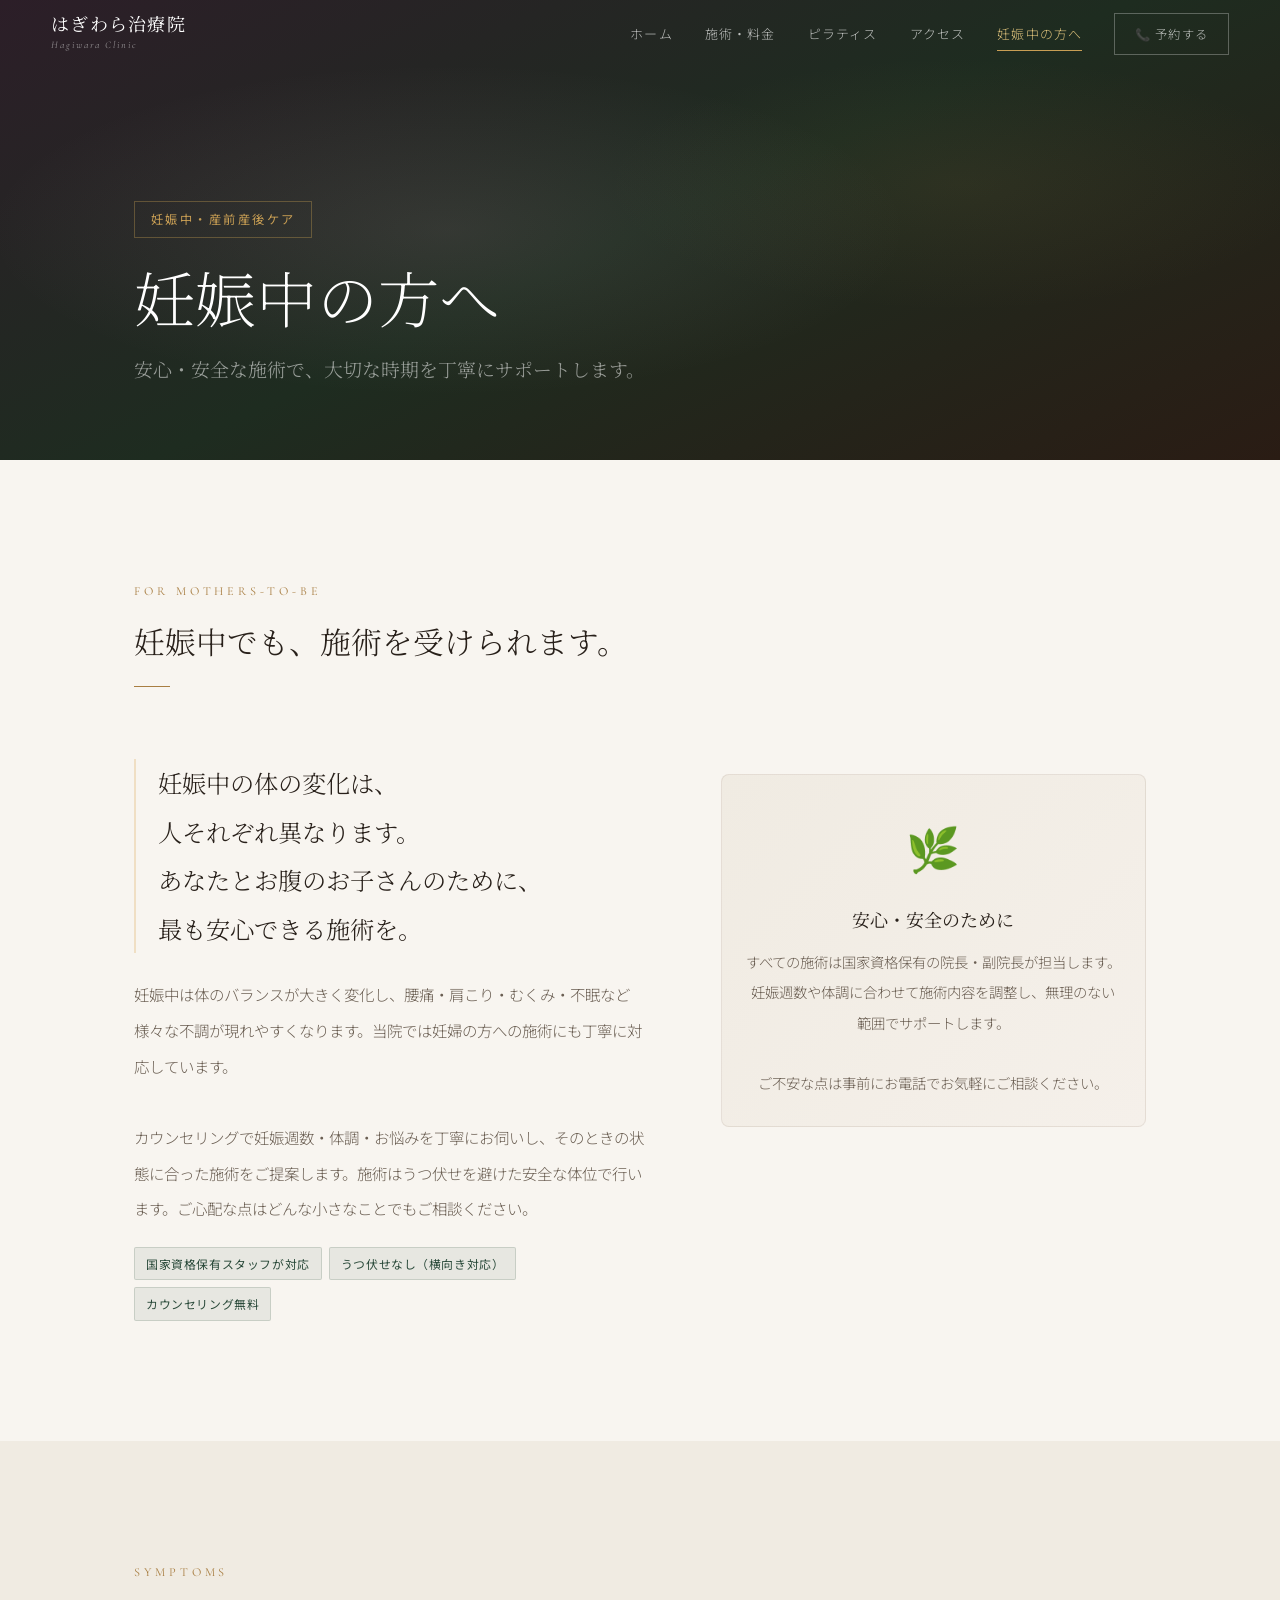
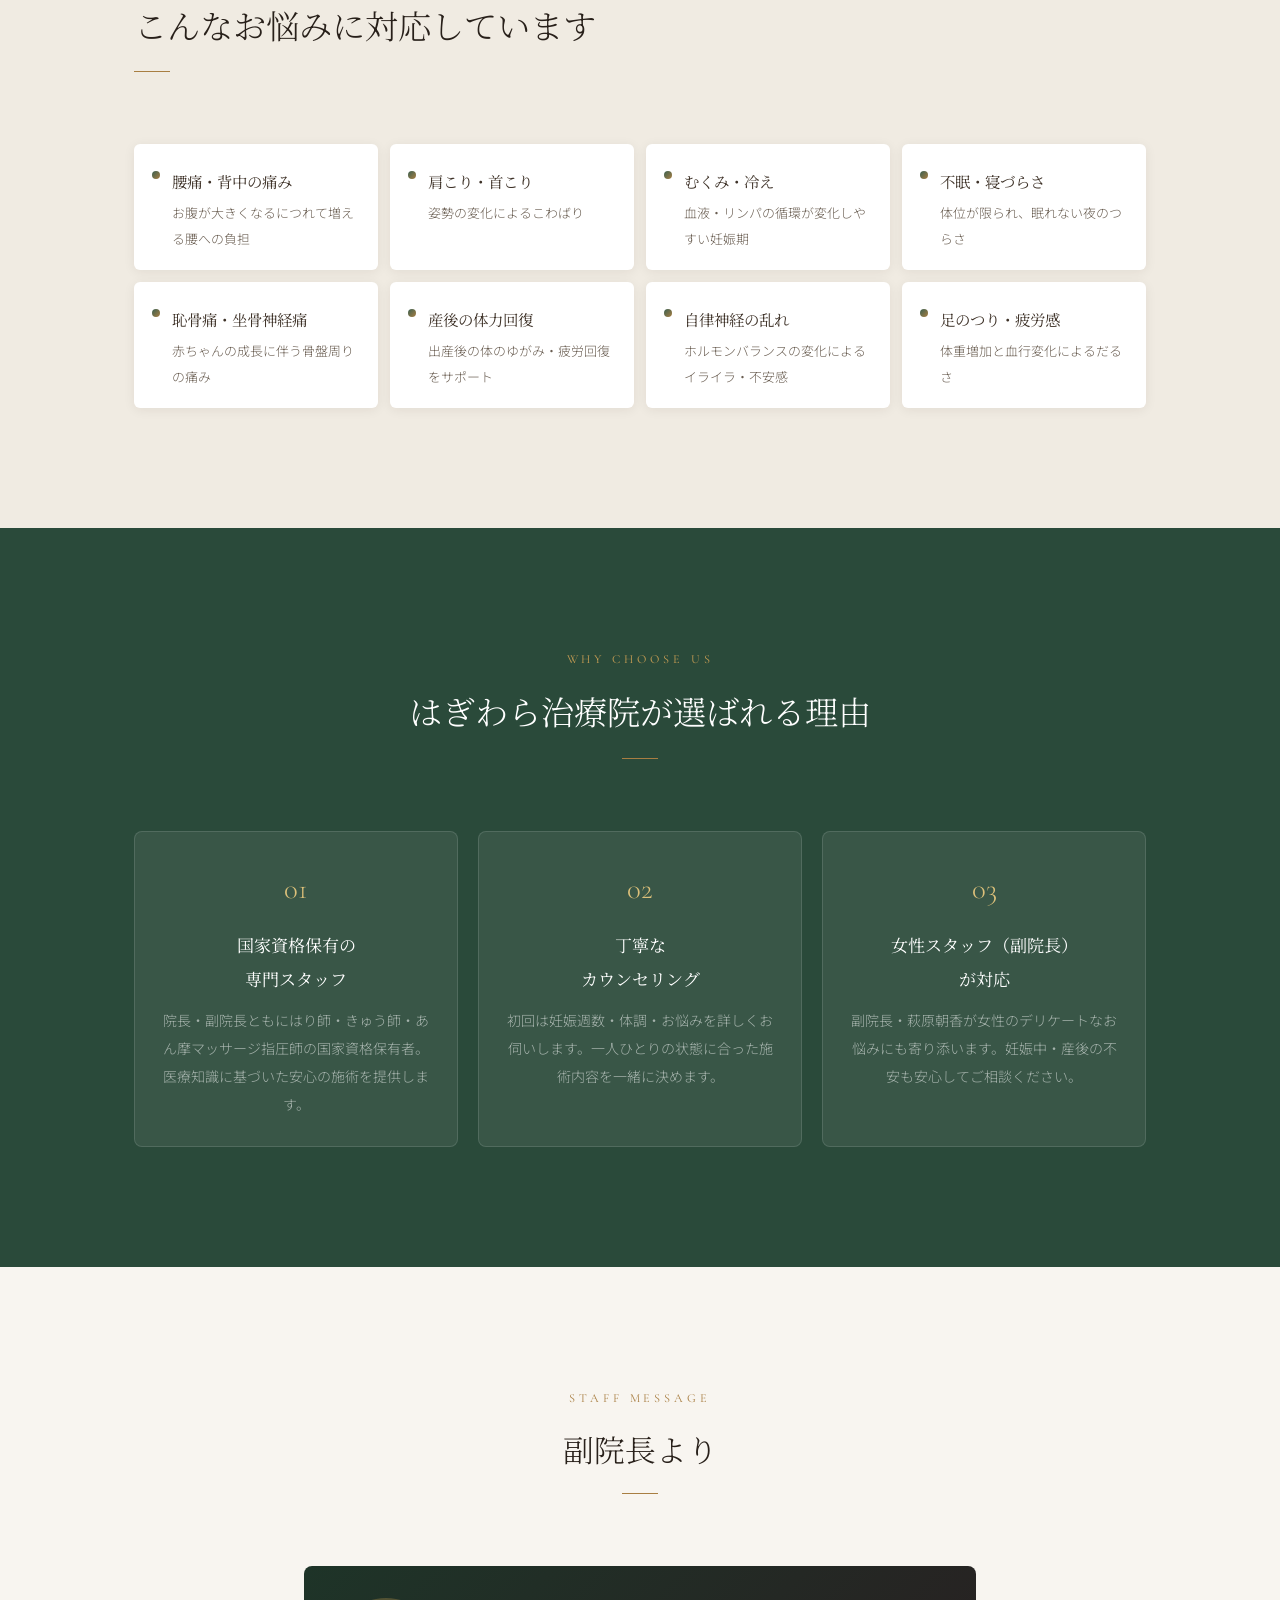
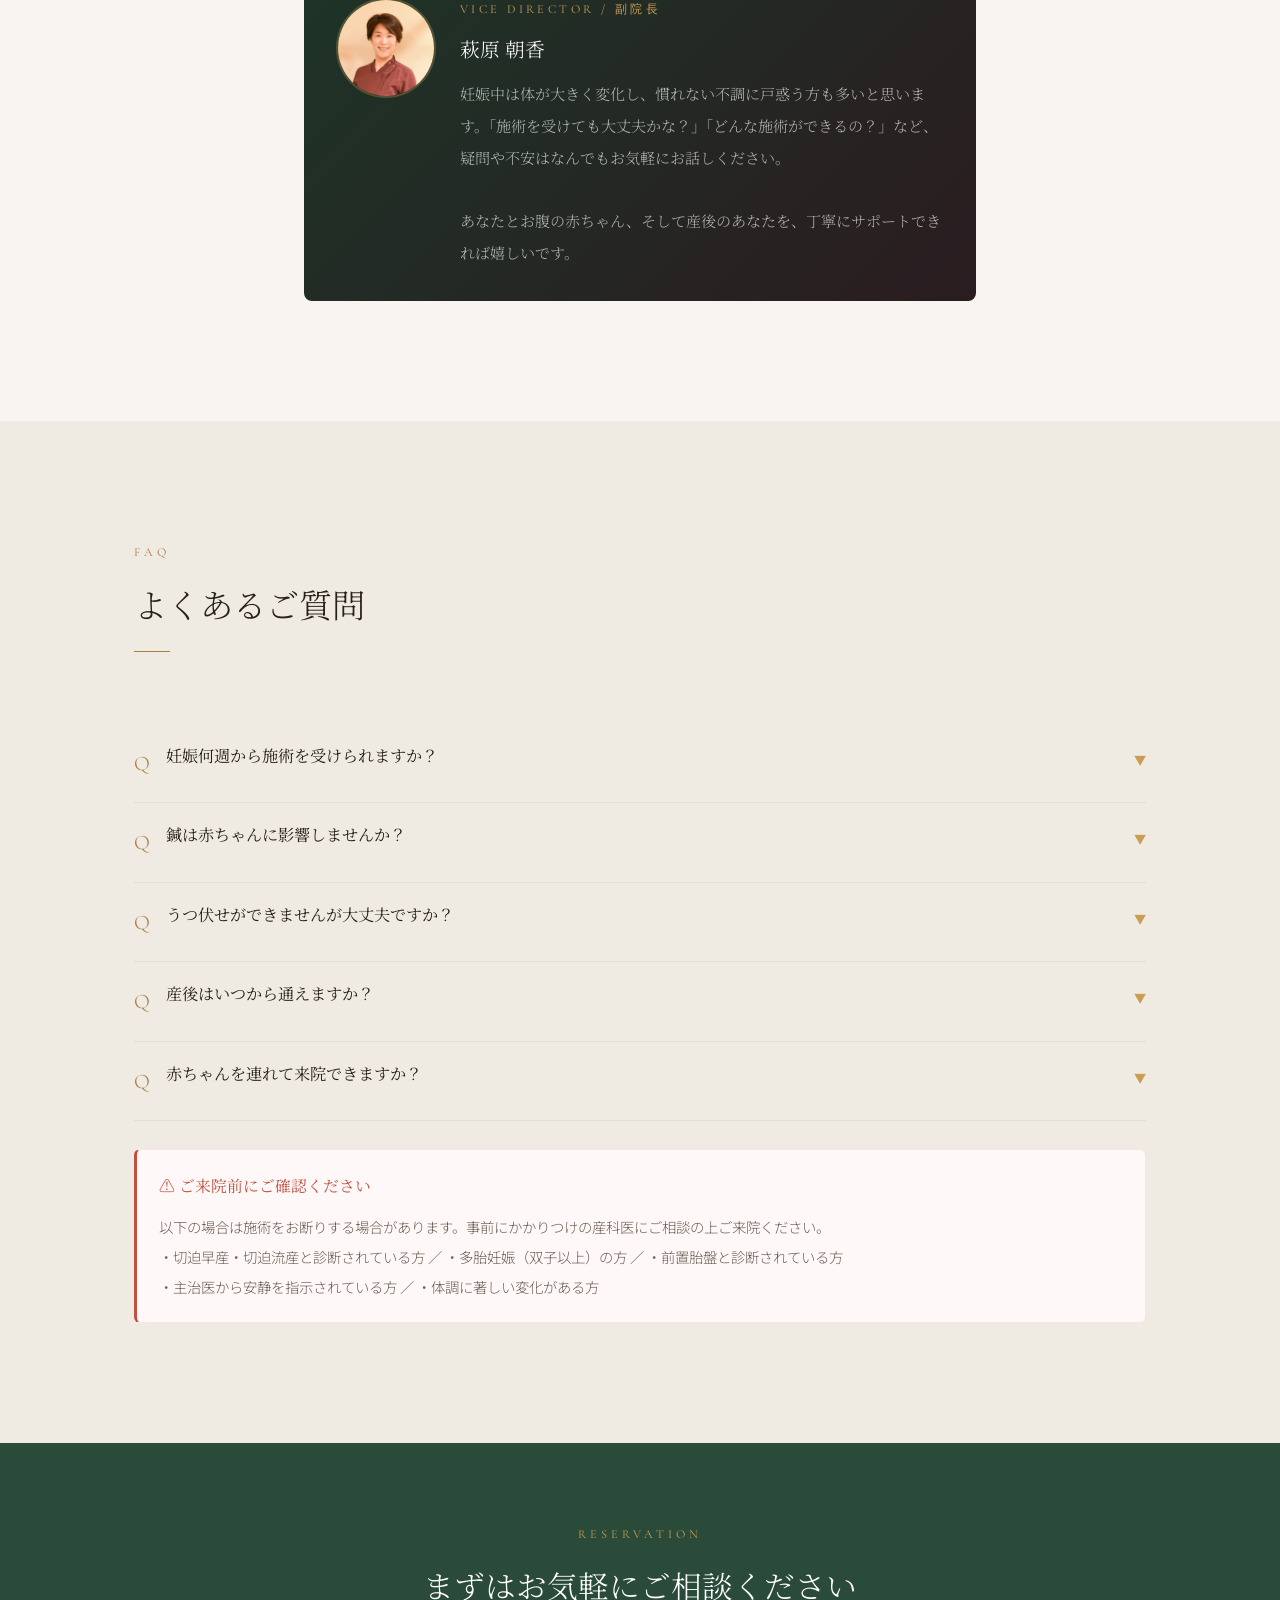
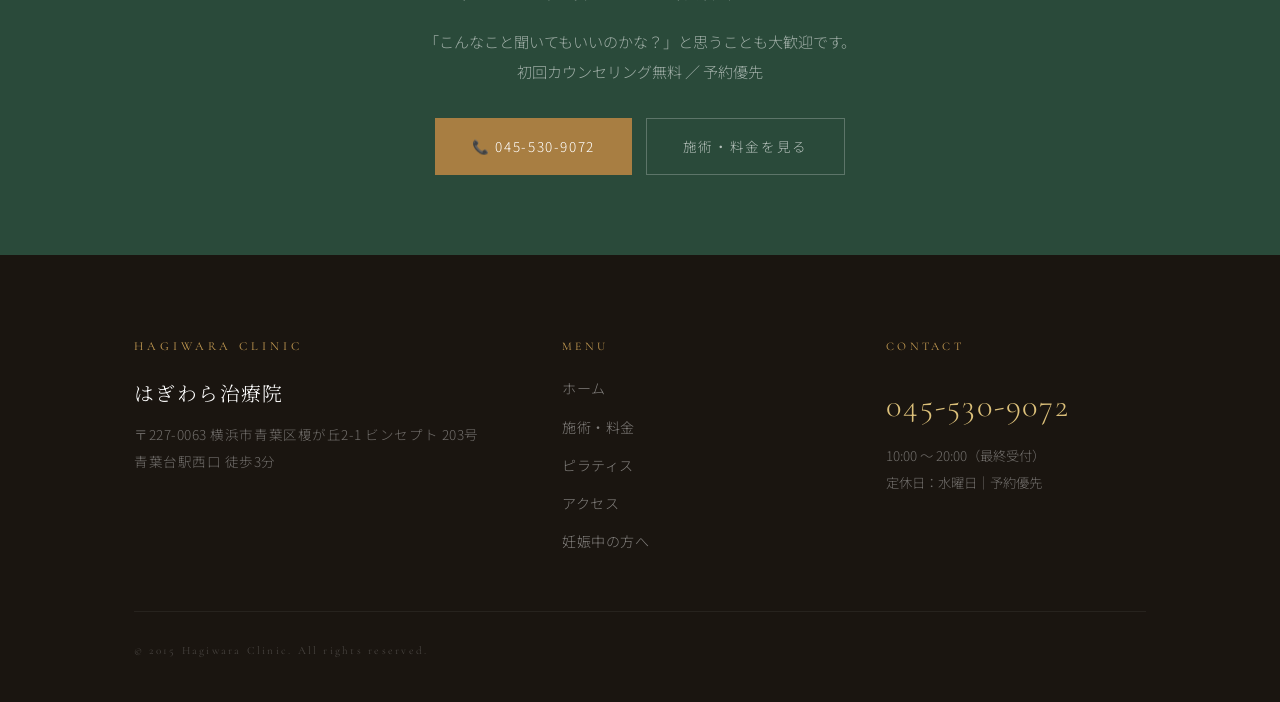
==== maternity.html @ 642b3cda "初回コミット：ホームページファイル一式" ====
<!DOCTYPE html>
<html lang="ja">
<head>
<meta charset="UTF-8">
<meta name="viewport" content="width=device-width, initial-scale=1.0">
<title>妊娠中の方へ | はぎわら治療院</title>
<meta name="description" content="はぎわら治療院の妊婦向け施術。産前・産後の腰痛・むくみ・不眠など、国家資格保有のスタッフが安心・安全にサポートします。">
<link rel="preconnect" href="https://fonts.googleapis.com">
<link href="https://fonts.googleapis.com/css2?family=Noto+Serif+JP:wght@200;300;400;500&family=Noto+Sans+JP:wght@300;400&family=Cormorant+Garamond:ital,wght@0,300;0,400;1,300&display=swap" rel="stylesheet">
<link rel="stylesheet" href="css/common.css">
<style>
/* ── Maternity hero ── */
.mat-hero{
  position:relative;height:clamp(300px,40vw,460px);
  display:flex;align-items:flex-end;
  padding-bottom:clamp(44px,6vw,72px);overflow:hidden;
}
.mat-hero-bg{
  position:absolute;inset:0;
  background:linear-gradient(155deg,#2c1e28 0%,#1e2c20 50%,#2a1c14 100%);
}
.mat-hero-bg::before{
  content:'';position:absolute;inset:0;
  background:radial-gradient(ellipse 60% 60% at 35% 50%,rgba(200,160,180,.12) 0%,transparent 60%),
             radial-gradient(ellipse 50% 50% at 75% 40%,rgba(160,120,64,.1) 0%,transparent 55%);
}
.mat-hero-content{position:relative;z-index:2;width:100%;padding-top:68px}
.mat-badge{display:inline-block;font-size:.68rem;font-weight:400;letter-spacing:.2em;color:#c89e54;border:1px solid rgba(200,160,80,.35);padding:5px 16px;margin-bottom:14px;font-family:'Noto Sans JP',sans-serif}

/* ── Message section ── */
.mat-message-grid{display:grid;grid-template-columns:1.2fr 1fr;gap:clamp(40px,6vw,80px);align-items:center}
.mat-message-quote{
  font-family:'Noto Serif JP',serif;
  font-size:clamp(1.1rem,1.9vw,1.35rem);
  font-weight:300;line-height:2;
  color:var(--c-ink);
  border-left:2px solid var(--c-gold-pale);
  padding-left:22px;margin-bottom:24px;
}
.mat-message-body{font-size:.86rem;font-weight:300;color:var(--c-ink3);line-height:2.3}
.mat-safe-box{
  background:linear-gradient(135deg,#f0ebe2,#f5f0ea);
  border:1px solid rgba(120,100,80,.12);
  border-radius:8px;padding:28px 24px;
  text-align:center;
}
.mat-safe-icon{font-size:2.4rem;margin-bottom:12px;display:block}
.mat-safe-title{font-family:'Noto Serif JP',serif;font-size:1rem;font-weight:400;color:var(--c-ink);margin-bottom:10px}
.mat-safe-text{font-size:.8rem;font-weight:300;color:var(--c-ink3);line-height:2.1}

/* ── Symptoms grid ── */
.mat-symptom-grid{display:grid;grid-template-columns:repeat(auto-fill,minmax(200px,1fr));gap:12px}
.mat-symptom-item{
  background:#fff;border-radius:6px;
  padding:18px 18px;display:flex;align-items:flex-start;gap:12px;
  box-shadow:0 2px 12px rgba(40,28,18,.07);
  transition:box-shadow .2s;
}
.mat-symptom-item:hover{box-shadow:0 4px 20px rgba(40,28,18,.12)}
.mat-symptom-dot{
  width:8px;height:8px;border-radius:50%;flex-shrink:0;margin-top:9px;
  background:linear-gradient(135deg,var(--c-forest2),var(--c-gold));
}
.mat-symptom-text{font-family:'Noto Serif JP',serif;font-size:.86rem;font-weight:400;color:var(--c-ink2);line-height:1.7}
.mat-symptom-sub{font-size:.72rem;font-weight:300;color:var(--c-ink3);display:block;margin-top:2px}

/* ── Points ── */
.mat-points-grid{display:grid;grid-template-columns:repeat(3,1fr);gap:20px}
.mat-point{background:rgba(255,255,255,.07);border:1px solid rgba(255,255,255,.12);border-radius:8px;padding:28px 22px;text-align:center}
.mat-point-num{font-family:'Cormorant Garamond',serif;font-size:1.6rem;font-weight:300;color:#dcc07a;display:block;margin-bottom:10px}
.mat-point-title{font-family:'Noto Serif JP',serif;font-size:.95rem;font-weight:400;color:#fff;margin-bottom:10px;display:block}
.mat-point-desc{font-size:.78rem;font-weight:300;color:rgba(255,255,255,.55);line-height:2}

/* ── Staff highlight ── */
.mat-staff-box{
  background:linear-gradient(135deg,#1e3428,#2a1c20);
  border-radius:8px;padding:32px;
  display:flex;gap:24px;align-items:flex-start;
}
.mat-staff-photo{width:100px;height:100px;border-radius:50%;overflow:hidden;border:2px solid rgba(200,160,80,.3);flex-shrink:0}
.mat-staff-photo img{width:100%;height:100%;object-fit:cover;object-position:top center}
.mat-staff-info{}
.mat-staff-role{font-family:'Cormorant Garamond',serif;font-size:.68rem;letter-spacing:.28em;text-transform:uppercase;color:#c89e54;display:block;margin-bottom:6px}
.mat-staff-name{font-family:'Noto Serif JP',serif;font-size:1.1rem;font-weight:300;color:#fff;margin-bottom:10px}
.mat-staff-message{font-family:'Noto Serif JP',serif;font-size:.84rem;font-weight:300;color:rgba(255,255,255,.65);line-height:2.1}

/* ── FAQ ── */
.mat-faq-list{display:flex;flex-direction:column}
.mat-faq-item{border-bottom:1px solid rgba(120,100,80,.1)}
.mat-faq-q{display:flex;align-items:flex-start;gap:14px;padding:18px 0;cursor:pointer}
.mat-faq-q:hover .mat-faq-q-text{color:var(--c-forest2)}
.mat-faq-q-mark{font-family:'Cormorant Garamond',serif;font-size:1.15rem;font-weight:300;color:var(--c-gold);flex-shrink:0;margin-top:1px;width:18px}
.mat-faq-q-text{font-family:'Noto Serif JP',serif;font-size:.9rem;font-weight:400;color:var(--c-ink);line-height:1.7;flex:1;transition:color .2s}
.mat-faq-q-icon{font-size:.68rem;color:var(--c-gold2);flex-shrink:0;margin-top:6px;transition:transform .3s}
.mat-faq-item.open .mat-faq-q-icon{transform:rotate(180deg)}
.mat-faq-a{display:none;padding:0 0 18px 32px;font-size:.82rem;font-weight:300;color:var(--c-ink2);line-height:2.1}
.mat-faq-item.open .mat-faq-a{display:block}
.mat-faq-a-mark{font-family:'Cormorant Garamond',serif;font-size:1rem;color:var(--c-forest2);margin-right:9px}

/* ── Caution box ── */
.caution-box{background:#fff8f8;border:1px solid rgba(200,60,60,.1);border-left:3px solid #c05040;border-radius:6px;padding:20px 22px}
.caution-title{font-family:'Noto Serif JP',serif;font-size:.88rem;font-weight:400;color:#c05040;margin-bottom:10px;display:flex;align-items:center;gap:8px}
.caution-text{font-size:.8rem;font-weight:300;color:#6a5e52;line-height:2.1}

@media(max-width:760px){
  .mat-message-grid{grid-template-columns:1fr}
  .mat-points-grid{grid-template-columns:1fr 1fr}
  .mat-staff-box{flex-direction:column}
}
@media(max-width:500px){.mat-points-grid{grid-template-columns:1fr}}
</style>
</head>
<body>

<!-- ナビゲーション -->
<nav id="site-nav">
  <a href="index.html" class="nav-logo">
    <span class="nav-logo__ja">はぎわら治療院</span>
    <span class="nav-logo__en">Hagiwara Clinic</span>
  </a>
  <div class="nav-menu">
    <a href="index.html">ホーム</a>
    <a href="menu.html">施術・料金</a>
    <a href="pilates.html">ピラティス</a>
    <a href="access.html">アクセス</a>
    <a href="maternity.html" class="active">妊娠中の方へ</a>
    <a href="tel:0455309072" class="nav-book">📞 予約する</a>
  </div>
  <button class="nav-burger" id="burger"><span></span><span></span><span></span></button>
</nav>
<div id="nav-drawer">
  <button class="drawer-close" id="drawer-close">✕</button>
  <a href="index.html">ホーム</a>
  <a href="menu.html">施術・料金</a>
  <a href="pilates.html">ピラティス</a>
  <a href="access.html">アクセス</a>
  <a href="maternity.html">妊娠中の方へ</a>
  <a href="tel:0455309072" style="color:var(--c-gold)">📞 045-530-9072</a>
</div>

<!-- ヒーロー -->
<div class="mat-hero">
  <div class="mat-hero-bg"></div>
  <div class="mat-hero-content">
    <div class="wrap">
      <span class="mat-badge">妊娠中・産前産後ケア</span>
      <h1 class="heading" style="font-size:clamp(2rem,5vw,3.4rem);font-weight:200;color:#fff;line-height:1.35;margin-top:4px">
        妊娠中の方へ
      </h1>
      <p style="font-family:'Noto Serif JP',serif;font-size:clamp(.88rem,1.5vw,1.05rem);font-weight:300;color:rgba(255,255,255,.55);margin-top:12px;line-height:2">
        安心・安全な施術で、大切な時期を丁寧にサポートします。
      </p>
    </div>
  </div>
</div>

<!-- メッセージ -->
<section class="section section--cream">
  <div class="wrap">
    <div class="mat-message-grid">
      <div data-reveal>
        <div class="sec-head">
          <span class="label">For Mothers-to-be</span>
          <h2 class="heading" style="font-size:clamp(1.3rem,2.4vw,1.9rem);color:var(--c-ink);margin-top:12px">妊娠中でも、施術を受けられます。</h2>
          <span class="divider"></span>
        </div>
        <p class="mat-message-quote">
          妊娠中の体の変化は、<br>
          人それぞれ異なります。<br>
          あなたとお腹のお子さんのために、<br>
          最も安心できる施術を。
        </p>
        <p class="mat-message-body">
          妊娠中は体のバランスが大きく変化し、腰痛・肩こり・むくみ・不眠など様々な不調が現れやすくなります。当院では妊婦の方への施術にも丁寧に対応しています。<br><br>
          カウンセリングで妊娠週数・体調・お悩みを丁寧にお伺いし、そのときの状態に合った施術をご提案します。施術はうつ伏せを避けた安全な体位で行います。ご心配な点はどんな小さなことでもご相談ください。
        </p>
        <div class="license-row" style="margin-top:20px">
          <span class="license-tag">国家資格保有スタッフが対応</span>
          <span class="license-tag">うつ伏せなし（横向き対応）</span>
          <span class="license-tag">カウンセリング無料</span>
        </div>
      </div>
      <div data-reveal data-d="2">
        <div class="mat-safe-box">
          <span class="mat-safe-icon">🌿</span>
          <p class="mat-safe-title">安心・安全のために</p>
          <p class="mat-safe-text">
            すべての施術は国家資格保有の院長・副院長が担当します。妊娠週数や体調に合わせて施術内容を調整し、無理のない範囲でサポートします。<br><br>
            ご不安な点は事前にお電話でお気軽にご相談ください。
          </p>
        </div>
      </div>
    </div>
  </div>
</section>

<!-- こんなお悩みに -->
<section class="section section--warm">
  <div class="wrap">
    <div class="sec-head" data-reveal>
      <span class="label">Symptoms</span>
      <h2 class="heading" style="font-size:clamp(1.4rem,2.6vw,2rem);color:var(--c-ink);margin-top:12px">こんなお悩みに対応しています</h2>
      <span class="divider"></span>
    </div>
    <div class="mat-symptom-grid" data-reveal>
      <div class="mat-symptom-item">
        <div class="mat-symptom-dot"></div>
        <div>
          <span class="mat-symptom-text">腰痛・背中の痛み</span>
          <span class="mat-symptom-sub">お腹が大きくなるにつれて増える腰への負担</span>
        </div>
      </div>
      <div class="mat-symptom-item">
        <div class="mat-symptom-dot"></div>
        <div>
          <span class="mat-symptom-text">肩こり・首こり</span>
          <span class="mat-symptom-sub">姿勢の変化によるこわばり</span>
        </div>
      </div>
      <div class="mat-symptom-item">
        <div class="mat-symptom-dot"></div>
        <div>
          <span class="mat-symptom-text">むくみ・冷え</span>
          <span class="mat-symptom-sub">血液・リンパの循環が変化しやすい妊娠期</span>
        </div>
      </div>
      <div class="mat-symptom-item">
        <div class="mat-symptom-dot"></div>
        <div>
          <span class="mat-symptom-text">不眠・寝づらさ</span>
          <span class="mat-symptom-sub">体位が限られ、眠れない夜のつらさ</span>
        </div>
      </div>
      <div class="mat-symptom-item">
        <div class="mat-symptom-dot"></div>
        <div>
          <span class="mat-symptom-text">恥骨痛・坐骨神経痛</span>
          <span class="mat-symptom-sub">赤ちゃんの成長に伴う骨盤周りの痛み</span>
        </div>
      </div>
      <div class="mat-symptom-item">
        <div class="mat-symptom-dot"></div>
        <div>
          <span class="mat-symptom-text">産後の体力回復</span>
          <span class="mat-symptom-sub">出産後の体のゆがみ・疲労回復をサポート</span>
        </div>
      </div>
      <div class="mat-symptom-item">
        <div class="mat-symptom-dot"></div>
        <div>
          <span class="mat-symptom-text">自律神経の乱れ</span>
          <span class="mat-symptom-sub">ホルモンバランスの変化によるイライラ・不安感</span>
        </div>
      </div>
      <div class="mat-symptom-item">
        <div class="mat-symptom-dot"></div>
        <div>
          <span class="mat-symptom-text">足のつり・疲労感</span>
          <span class="mat-symptom-sub">体重増加と血行変化によるだるさ</span>
        </div>
      </div>
    </div>
  </div>
</section>

<!-- 3つの安心ポイント -->
<section class="section section--forest">
  <div class="wrap">
    <div class="sec-head sec-head--light center" data-reveal>
      <span class="label label--light">Why Choose Us</span>
      <h2 class="heading" style="font-size:clamp(1.4rem,2.6vw,2rem);color:#fff;margin-top:12px">はぎわら治療院が選ばれる理由</h2>
      <span class="divider" style="margin:20px auto 0"></span>
    </div>
    <div class="mat-points-grid" data-reveal>
      <div class="mat-point">
        <span class="mat-point-num">01</span>
        <span class="mat-point-title">国家資格保有の<br>専門スタッフ</span>
        <p class="mat-point-desc">院長・副院長ともにはり師・きゅう師・あん摩マッサージ指圧師の国家資格保有者。医療知識に基づいた安心の施術を提供します。</p>
      </div>
      <div class="mat-point">
        <span class="mat-point-num">02</span>
        <span class="mat-point-title">丁寧な<br>カウンセリング</span>
        <p class="mat-point-desc">初回は妊娠週数・体調・お悩みを詳しくお伺いします。一人ひとりの状態に合った施術内容を一緒に決めます。</p>
      </div>
      <div class="mat-point">
        <span class="mat-point-num">03</span>
        <span class="mat-point-title">女性スタッフ（副院長）<br>が対応</span>
        <p class="mat-point-desc">副院長・萩原朝香が女性のデリケートなお悩みにも寄り添います。妊娠中・産後の不安も安心してご相談ください。</p>
      </div>
    </div>
  </div>
</section>

<!-- スタッフメッセージ -->
<section class="section section--cream">
  <div class="wrap wrap--narrow">
    <div class="sec-head center" data-reveal>
      <span class="label">Staff Message</span>
      <h2 class="heading" style="font-size:clamp(1.3rem,2.4vw,1.9rem);color:var(--c-ink);margin-top:12px">副院長より</h2>
      <span class="divider" style="margin:20px auto 0"></span>
    </div>
    <div class="mat-staff-box" data-reveal>
      <div class="mat-staff-photo">
        <img src="images/hagiwara-asaka.jpg" alt="副院長 萩原朝香">
      </div>
      <div class="mat-staff-info">
        <span class="mat-staff-role">Vice Director / 副院長</span>
        <p class="mat-staff-name">萩原 朝香</p>
        <p class="mat-staff-message">
          妊娠中は体が大きく変化し、慣れない不調に戸惑う方も多いと思います。「施術を受けても大丈夫かな？」「どんな施術ができるの？」など、疑問や不安はなんでもお気軽にお話しください。<br><br>
          あなたとお腹の赤ちゃん、そして産後のあなたを、丁寧にサポートできれば嬉しいです。
        </p>
      </div>
    </div>
  </div>
</section>

<!-- よくある質問 -->
<section class="section section--warm">
  <div class="wrap">
    <div class="sec-head" data-reveal>
      <span class="label">FAQ</span>
      <h2 class="heading" style="font-size:clamp(1.4rem,2.6vw,2rem);color:var(--c-ink);margin-top:12px">よくあるご質問</h2>
      <span class="divider"></span>
    </div>
    <div class="mat-faq-list" data-reveal>
      <div class="mat-faq-item">
        <div class="mat-faq-q" onclick="toggleFaq(this)">
          <span class="mat-faq-q-mark">Q</span>
          <span class="mat-faq-q-text">妊娠何週から施術を受けられますか？</span>
          <span class="mat-faq-q-icon">▼</span>
        </div>
        <div class="mat-faq-a"><span class="mat-faq-a-mark">A</span>安定期（16週以降）以降を目安にしていますが、体調や症状によって異なります。まずはお電話でご相談ください。つわりが落ち着いた時期であれば、症状に応じて対応できる場合もあります。</div>
      </div>
      <div class="mat-faq-item">
        <div class="mat-faq-q" onclick="toggleFaq(this)">
          <span class="mat-faq-q-mark">Q</span>
          <span class="mat-faq-q-text">鍼は赤ちゃんに影響しませんか？</span>
          <span class="mat-faq-q-icon">▼</span>
        </div>
        <div class="mat-faq-a"><span class="mat-faq-a-mark">A</span>妊娠中は刺激の強いツボを避けるなど、安全に配慮した施術を行います。国家資格を持つスタッフが担当しますのでご安心ください。ご不安な場合は事前にご相談いただければ、鍼を使わない施術のみでの対応も可能です。</div>
      </div>
      <div class="mat-faq-item">
        <div class="mat-faq-q" onclick="toggleFaq(this)">
          <span class="mat-faq-q-mark">Q</span>
          <span class="mat-faq-q-text">うつ伏せができませんが大丈夫ですか？</span>
          <span class="mat-faq-q-icon">▼</span>
        </div>
        <div class="mat-faq-a"><span class="mat-faq-a-mark">A</span>はい、大丈夫です。妊婦の方は横向き（側臥位）や仰向けなど、お腹を圧迫しない体位で施術を行います。クッションなどを使って快適に施術が受けられるよう工夫しています。</div>
      </div>
      <div class="mat-faq-item">
        <div class="mat-faq-q" onclick="toggleFaq(this)">
          <span class="mat-faq-q-mark">Q</span>
          <span class="mat-faq-q-text">産後はいつから通えますか？</span>
          <span class="mat-faq-q-icon">▼</span>
        </div>
        <div class="mat-faq-a"><span class="mat-faq-a-mark">A</span>自然分娩の方は産後1ヶ月健診が終わり、体調が安定してからをおすすめしています。帝王切開の方は産後2ヶ月以降が目安です。産後の骨盤のゆがみ・腰痛・肩こりなどに対応しています。</div>
      </div>
      <div class="mat-faq-item">
        <div class="mat-faq-q" onclick="toggleFaq(this)">
          <span class="mat-faq-q-mark">Q</span>
          <span class="mat-faq-q-text">赤ちゃんを連れて来院できますか？</span>
          <span class="mat-faq-q-icon">▼</span>
        </div>
        <div class="mat-faq-a"><span class="mat-faq-a-mark">A</span>はい、ご来院いただけます。ただし施術中はお子様の安全のため、同伴の方がいらっしゃると安心です。ご事情はお気軽にご相談ください。できる限り対応いたします。</div>
      </div>
    </div>

    <div class="caution-box" style="margin-top:28px" data-reveal>
      <p class="caution-title">⚠️ ご来院前にご確認ください</p>
      <p class="caution-text">
        以下の場合は施術をお断りする場合があります。事前にかかりつけの産科医にご相談の上ご来院ください。<br>
        ・切迫早産・切迫流産と診断されている方 ／ ・多胎妊娠（双子以上）の方 ／ ・前置胎盤と診断されている方<br>
        ・主治医から安静を指示されている方 ／ ・体調に著しい変化がある方
      </p>
    </div>
  </div>
</section>

<!-- CTA -->
<section class="section section--forest" style="padding:clamp(48px,7vw,80px) 0;text-align:center">
  <div class="wrap">
    <p class="label label--light" style="justify-content:center;margin-bottom:14px">Reservation</p>
    <h2 class="heading" style="font-size:clamp(1.3rem,2.4vw,1.9rem);color:#fff;margin-bottom:16px">まずはお気軽にご相談ください</h2>
    <p style="font-size:.84rem;font-weight:300;color:rgba(255,255,255,.55);margin-bottom:32px;line-height:2">
      「こんなこと聞いてもいいのかな？」と思うことも大歓迎です。<br>
      初回カウンセリング無料 ／ 予約優先
    </p>
    <div style="display:flex;gap:14px;justify-content:center;flex-wrap:wrap">
      <a class="btn btn-fill" href="tel:0455309072">📞 045-530-9072</a>
      <a class="btn btn-ghost-w" href="menu.html">施術・料金を見る</a>
    </div>
  </div>
</section>

<!-- フッター -->
<footer id="site-footer">
  <div class="wrap">
    <div class="footer-inner">
      <div class="footer-brand">
        <span class="label label--light" style="margin-bottom:14px">Hagiwara Clinic</span>
        <p class="footer-name">はぎわら治療院</p>
        <p class="footer-addr">〒227-0063 横浜市青葉区榎が丘2-1 ビンセプト 203号<br>青葉台駅西口 徒歩3分</p>
      </div>
      <div>
        <p class="footer-col-title">Menu</p>
        <div class="footer-links">
          <a href="index.html">ホーム</a>
          <a href="menu.html">施術・料金</a>
          <a href="pilates.html">ピラティス</a>
          <a href="access.html">アクセス</a>
          <a href="maternity.html">妊娠中の方へ</a>
        </div>
      </div>
      <div>
        <p class="footer-col-title">Contact</p>
        <a class="footer-tel" href="tel:0455309072">045-530-9072</a>
        <p class="footer-hours">10:00 〜 20:00（最終受付）<br>定休日：水曜日｜予約優先</p>
      </div>
    </div>
    <p class="footer-copy">© 2015 Hagiwara Clinic. All rights reserved.</p>
  </div>
</footer>

<script>
const nav = document.getElementById('site-nav');
window.addEventListener('scroll', () => nav.classList.toggle('scrolled', scrollY > 60), {passive:true});
document.getElementById('burger').addEventListener('click', () => document.getElementById('nav-drawer').classList.add('open'));
document.getElementById('drawer-close').addEventListener('click', () => document.getElementById('nav-drawer').classList.remove('open'));
const ro = new IntersectionObserver(es => es.forEach(e => { if(e.isIntersecting){e.target.classList.add('on');ro.unobserve(e.target)} }), {threshold:.1});
document.querySelectorAll('[data-reveal]').forEach(el => ro.observe(el));
function toggleFaq(btn) {
  const item = btn.closest('.mat-faq-item');
  const wasOpen = item.classList.contains('open');
  document.querySelectorAll('.mat-faq-item.open').forEach(i => i.classList.remove('open'));
  if (!wasOpen) item.classList.add('open');
}
</script>
</body>
</html>
---- css/common.css ----
/* =============================================
   HAGIWARA CLINIC — Common Styles
   ============================================= */

/* Tokens */
:root {
  --c-bg:       #f8f5f0;
  --c-bg2:      #f0ebe2;
  --c-bg3:      #e8e0d4;
  --c-ink:      #28201a;
  --c-ink2:     #3e3228;
  --c-ink3:     #6a5e52;
  --c-forest:   #2a4a3a;
  --c-forest2:  #3a6050;
  --c-forest3:  #507868;
  --c-gold:     #a87e42;
  --c-gold2:    #c89e54;
  --c-gold3:    #dcc07a;
  --c-gold-pale:#f0dfc4;
  --c-pink-pale:#faf0f0;
  --f-serif:   'Noto Serif JP', serif;
  --f-sans:    'Noto Sans JP', sans-serif;
  --f-latin:   'Cormorant Garamond', serif;
  --ease:      cubic-bezier(.16,1,.3,1);
  --r:         6px;
  --shadow:    0 4px 28px rgba(40,28,18,.10);
}

/* Reset */
*,*::before,*::after{box-sizing:border-box;margin:0;padding:0}
html{scroll-behavior:smooth;font-size:18px}
body{font-family:var(--f-sans);background:var(--c-bg);color:var(--c-ink);line-height:2;-webkit-font-smoothing:antialiased;overflow-x:hidden}
img{display:block;max-width:100%;height:auto}
a{color:inherit;text-decoration:none}
ul{list-style:none}
button{cursor:pointer;background:none;border:none;font:inherit}

/* Layout */
.wrap{max-width:1140px;margin:0 auto;padding:0 clamp(20px,5vw,64px)}
.wrap--narrow{max-width:800px;margin:0 auto;padding:0 clamp(20px,5vw,64px)}
.section{padding:clamp(72px,10vw,120px) 0}
.section--cream{background:var(--c-bg)}
.section--warm{background:var(--c-bg2)}
.section--deeper{background:var(--c-bg3)}
.section--forest{background:var(--c-forest)}
.section--dark{background:#1e1a14}
.section--pink{background:var(--c-pink-pale)}

/* Scroll reveal */
[data-reveal]{opacity:0;transform:translateY(28px);transition:opacity .8s var(--ease),transform .8s var(--ease)}
[data-reveal].on{opacity:1;transform:none}
[data-reveal][data-d="1"]{transition-delay:.1s}
[data-reveal][data-d="2"]{transition-delay:.2s}
[data-reveal][data-d="3"]{transition-delay:.3s}
[data-reveal][data-d="4"]{transition-delay:.4s}

/* Typography helpers */
.label{font-family:var(--f-latin);font-size:.68rem;letter-spacing:.32em;text-transform:uppercase;color:var(--c-gold);display:block}
.label--light{color:var(--c-gold2)}
.heading{font-family:var(--f-serif);font-weight:300;line-height:1.55}
.divider{display:block;width:36px;height:1px;background:var(--c-gold);margin-top:20px}

/* Section header */
.sec-head{margin-bottom:clamp(44px,6vw,72px)}
.sec-head .label{margin-bottom:14px}
.sec-head .heading{font-size:clamp(1.5rem,2.8vw,2.3rem);color:var(--c-ink)}
.sec-head--light .heading{color:#fff}
.sec-head .sub{font-size:.86rem;font-weight:300;color:var(--c-ink3);line-height:2.2;margin-top:18px;max-width:560px}
.sec-head--light .sub{color:rgba(255,255,255,.6)}
.sec-head.center{text-align:center}
.sec-head.center .sub{margin-left:auto;margin-right:auto}
.sec-head.center .divider{margin-left:auto;margin-right:auto}

/* ── Navigation ── */
#site-nav{
  position:fixed;top:0;left:0;right:0;z-index:500;
  height:68px;display:flex;align-items:center;justify-content:space-between;
  padding:0 clamp(20px,4vw,56px);
  transition:background .4s,box-shadow .4s;
}
#site-nav.scrolled{background:rgba(248,245,240,.96);backdrop-filter:blur(16px);box-shadow:0 1px 0 rgba(0,0,0,.07)}
.nav-logo{display:flex;flex-direction:column;gap:1px}
.nav-logo__ja{font-family:var(--f-serif);font-weight:400;font-size:1rem;letter-spacing:.07em;color:#fff;transition:color .4s;line-height:1.2}
.nav-logo__en{font-family:var(--f-latin);font-style:italic;font-size:.56rem;letter-spacing:.2em;color:rgba(255,255,255,.5);transition:color .4s}
#site-nav.scrolled .nav-logo__ja{color:var(--c-ink)}
#site-nav.scrolled .nav-logo__en{color:var(--c-gold)}

.nav-menu{display:flex;align-items:center;gap:clamp(18px,2.5vw,32px)}
.nav-menu a{font-size:.72rem;font-weight:300;letter-spacing:.09em;color:rgba(255,255,255,.7);transition:color .3s;white-space:nowrap;position:relative}
.nav-menu a::after{content:'';position:absolute;bottom:-4px;left:0;width:0;height:1px;background:var(--c-gold2);transition:width .3s var(--ease)}
.nav-menu a:hover{color:#fff}
.nav-menu a:hover::after{width:100%}
.nav-menu a.active{color:var(--c-gold3) !important}
.nav-menu a.active::after{width:100%}
#site-nav.scrolled .nav-menu a{color:var(--c-ink3)}
#site-nav.scrolled .nav-menu a:hover{color:var(--c-gold)}

.nav-book{font-size:.68rem !important;padding:8px 20px;border:1px solid rgba(255,255,255,.28);transition:all .3s !important}
.nav-book::after{display:none !important}
.nav-book:hover{background:var(--c-gold) !important;border-color:var(--c-gold) !important;color:#fff !important}
#site-nav.scrolled .nav-book{border-color:var(--c-gold) !important;color:var(--c-gold) !important}
#site-nav.scrolled .nav-book:hover{background:var(--c-gold) !important;color:#fff !important}

.nav-burger{display:none;flex-direction:column;gap:5px;padding:6px}
.nav-burger span{display:block;width:22px;height:1px;background:rgba(255,255,255,.8);transition:background .3s}
#site-nav.scrolled .nav-burger span{background:var(--c-ink)}

#nav-drawer{
  display:none;position:fixed;inset:0;z-index:490;
  background:rgba(248,245,240,.98);backdrop-filter:blur(20px);
  flex-direction:column;align-items:center;justify-content:center;gap:26px;
}
#nav-drawer.open{display:flex}
.drawer-close{position:absolute;top:20px;right:clamp(20px,4vw,56px);font-size:1.4rem;color:var(--c-ink3);transition:color .3s}
.drawer-close:hover{color:var(--c-gold)}
#nav-drawer a{font-family:var(--f-serif);font-size:1.55rem;font-weight:300;color:var(--c-ink);letter-spacing:.06em;transition:color .3s}
#nav-drawer a:hover{color:var(--c-gold)}

/* ── Page Hero Banner (subpages) ── */
.page-hero{
  position:relative;
  height:clamp(260px,36vw,400px);
  display:flex;align-items:flex-end;
  padding-bottom:clamp(40px,6vw,72px);
  overflow:hidden;
}
.page-hero-bg{position:absolute;inset:0;background:linear-gradient(155deg,#1e4038,#2a3020 60%,#1a1008)}
.page-hero-bg::after{content:'';position:absolute;inset:0;background:radial-gradient(ellipse 55% 55% at 70% 45%,rgba(160,120,64,.18) 0%,transparent 65%)}
.page-hero-content{position:relative;z-index:2;width:100%;padding-top:68px}
.page-hero .label{margin-bottom:12px}
.page-hero .heading{font-size:clamp(2rem,5vw,3.6rem);font-weight:200;color:#fff}
.page-hero .sub{font-family:var(--f-latin);font-style:italic;font-size:clamp(.9rem,1.6vw,1.15rem);color:rgba(255,255,255,.4);letter-spacing:.08em;margin-top:6px}

/* ── Buttons ── */
.btn{display:inline-flex;align-items:center;gap:10px;font-size:.75rem;font-weight:300;letter-spacing:.12em;padding:14px 36px;border:1px solid;transition:all .35s}
.btn-fill{background:var(--c-gold);border-color:var(--c-gold);color:#fff}
.btn-fill:hover{background:var(--c-gold2);border-color:var(--c-gold2)}
.btn-ghost-w{background:transparent;border-color:rgba(255,255,255,.24);color:rgba(255,255,255,.65)}
.btn-ghost-w:hover{border-color:var(--c-gold3);color:var(--c-gold3)}
.btn-ghost-d{background:transparent;border-color:rgba(160,120,64,.35);color:var(--c-gold)}
.btn-ghost-d:hover{background:var(--c-gold);border-color:var(--c-gold);color:#fff}

/* ── Cards ── */
.card{background:#fff;border:1px solid rgba(120,100,80,.1);border-radius:var(--r);overflow:hidden;box-shadow:var(--shadow)}

/* ── Announce bar ── */
#announce{
  background:linear-gradient(90deg,#3a5e4c,#4a3828);
  height:50px;display:flex;align-items:center;justify-content:center;gap:16px;
  padding:0 clamp(20px,4vw,56px);overflow:hidden;
}
.announce-badge{font-family:var(--f-latin);font-size:.58rem;letter-spacing:.22em;text-transform:uppercase;color:var(--c-gold2);border:1px solid rgba(192,152,80,.4);padding:3px 10px;white-space:nowrap}
.announce-text{font-family:var(--f-serif);font-size:.8rem;color:rgba(255,255,255,.75);letter-spacing:.03em}
.announce-text strong{color:var(--c-gold3);font-weight:400}

/* ── SNS links ── */
.sns-row{display:flex;gap:12px;flex-wrap:wrap}
.sns-btn{
  display:inline-flex;align-items:center;gap:9px;
  font-size:.72rem;font-weight:300;letter-spacing:.1em;
  padding:11px 20px;border-radius:3px;
  transition:opacity .25s,transform .25s;
}
.sns-btn:hover{opacity:.85;transform:translateY(-2px)}
.sns-btn--line{background:#06C755;color:#fff}
.sns-btn--x{background:#000;color:#fff}
.sns-btn--ig{background:linear-gradient(135deg,#f09433,#e6683c 25%,#dc2743 50%,#cc2366 75%,#bc1888);color:#fff}
.sns-btn svg{width:16px;height:16px;fill:currentColor;flex-shrink:0}

/* ── Staff badge ── */
.staff-badge{
  display:inline-flex;align-items:center;gap:7px;
  font-size:.68rem;font-weight:400;color:var(--c-forest2);
  background:rgba(50,96,80,.08);border:1px solid rgba(50,96,80,.18);
  border-radius:2px;padding:4px 12px;letter-spacing:.06em;
}
.staff-badge::before{content:'★';font-size:.55rem;color:var(--c-gold)}

/* ── License badge ── */
.license-row{display:flex;flex-wrap:wrap;gap:7px;margin-top:14px}
.license-tag{font-size:.66rem;font-weight:400;color:var(--c-forest);background:rgba(42,74,58,.08);border:1px solid rgba(42,74,58,.16);padding:4px 11px;border-radius:2px;letter-spacing:.05em;white-space:nowrap}

/* ── Pricing table ── */
.price-block{background:#fff;border:1px solid rgba(120,100,80,.1);border-radius:var(--r);overflow:hidden;box-shadow:var(--shadow)}
.price-block-head{background:var(--c-forest);padding:18px 24px;display:flex;align-items:center;justify-content:space-between}
.price-block-title{font-family:var(--f-serif);font-size:.95rem;font-weight:400;color:#fff;letter-spacing:.04em}
.price-block-badge{font-size:.62rem;color:var(--c-gold3);border:1px solid rgba(220,192,122,.4);padding:3px 10px;letter-spacing:.08em}
.price-row{display:flex;align-items:baseline;justify-content:space-between;padding:14px 24px;border-bottom:1px solid rgba(120,100,80,.08)}
.price-row:last-child{border-bottom:none}
.price-name{font-family:var(--f-serif);font-size:.88rem;font-weight:300;color:var(--c-ink2)}
.price-sub{font-size:.7rem;font-weight:300;color:var(--c-ink3);display:block;margin-top:2px}
.price-val{font-family:var(--f-latin);font-size:1.5rem;font-weight:300;color:var(--c-gold);white-space:nowrap}
.price-val small{font-family:var(--f-sans);font-size:.62rem;color:var(--c-ink3);margin-left:3px}
.price-note{padding:12px 24px;font-size:.72rem;font-weight:300;color:var(--c-ink3);line-height:1.9;background:rgba(248,245,240,.6);border-top:1px solid rgba(120,100,80,.08)}

/* ── Footer ── */
#site-footer{
  background:#1a1510;
  padding:clamp(44px,7vw,80px) 0 clamp(24px,4vw,40px);
}
.footer-inner{display:grid;grid-template-columns:1.4fr 1fr 1fr;gap:clamp(32px,5vw,64px);margin-bottom:clamp(36px,5vw,56px)}
.footer-brand .label{margin-bottom:14px}
.footer-name{font-family:var(--f-serif);font-size:1.1rem;font-weight:300;color:#fff;letter-spacing:.07em;margin-bottom:8px}
.footer-addr{font-size:.75rem;font-weight:300;color:rgba(255,255,255,.38);line-height:2;letter-spacing:.04em}
.footer-col-title{font-family:var(--f-latin);font-size:.65rem;letter-spacing:.28em;text-transform:uppercase;color:var(--c-gold2);margin-bottom:16px}
.footer-links{display:flex;flex-direction:column;gap:10px}
.footer-links a{font-size:.78rem;font-weight:300;color:rgba(255,255,255,.45);letter-spacing:.04em;transition:color .3s}
.footer-links a:hover{color:var(--c-gold3)}
.footer-tel{font-family:var(--f-latin);font-size:1.8rem;font-weight:300;color:var(--c-gold3);letter-spacing:.06em;display:block;margin-bottom:4px}
.footer-hours{font-size:.74rem;font-weight:300;color:rgba(255,255,255,.38);line-height:2}
.footer-copy{border-top:1px solid rgba(255,255,255,.06);padding-top:clamp(20px,3vw,28px);font-family:var(--f-latin);font-size:.62rem;letter-spacing:.2em;color:rgba(255,255,255,.2)}

/* ── Responsive ── */
@media(max-width:900px){
  .nav-menu{display:none}
  .nav-burger{display:flex}
  .footer-inner{grid-template-columns:1fr 1fr}
  .footer-brand{grid-column:1/-1}
}
@media(max-width:600px){
  html{font-size:16px}
  .footer-inner{grid-template-columns:1fr}
}

/* ── JS reveal script (shared) ── */
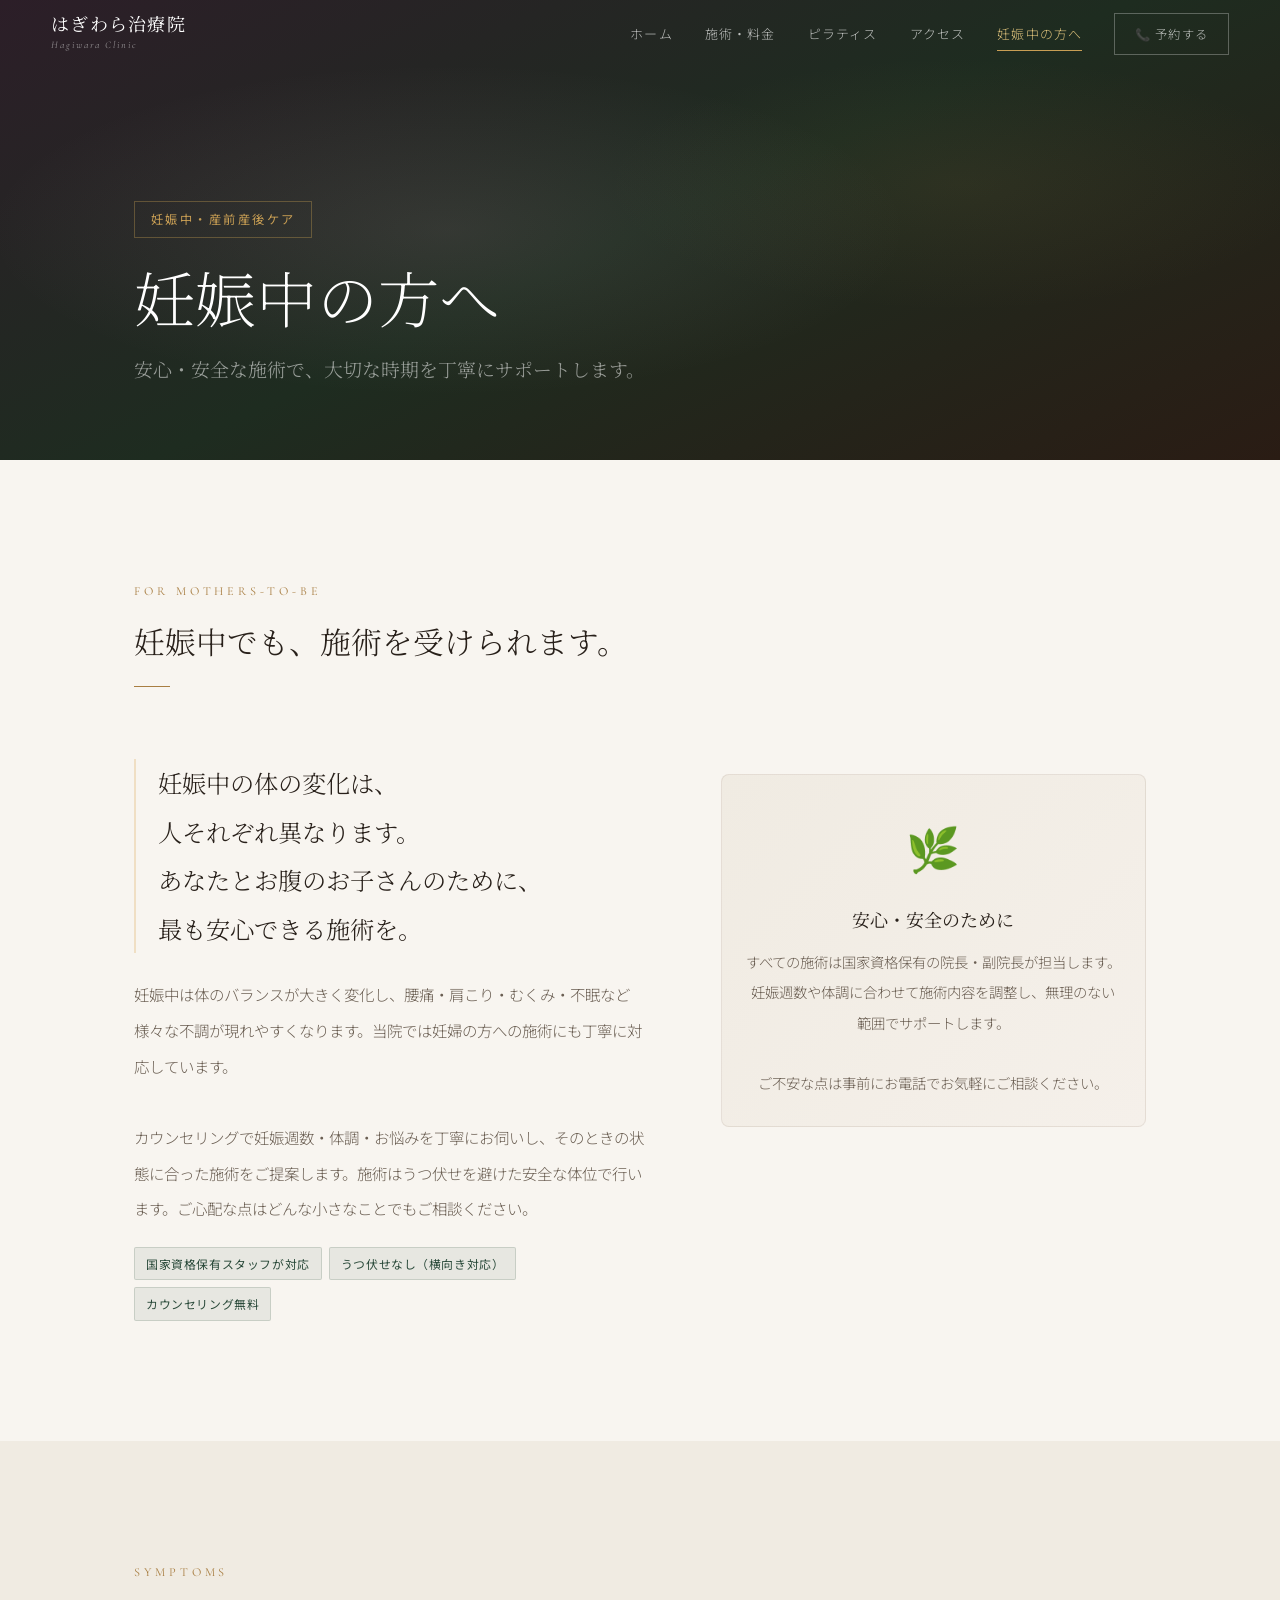
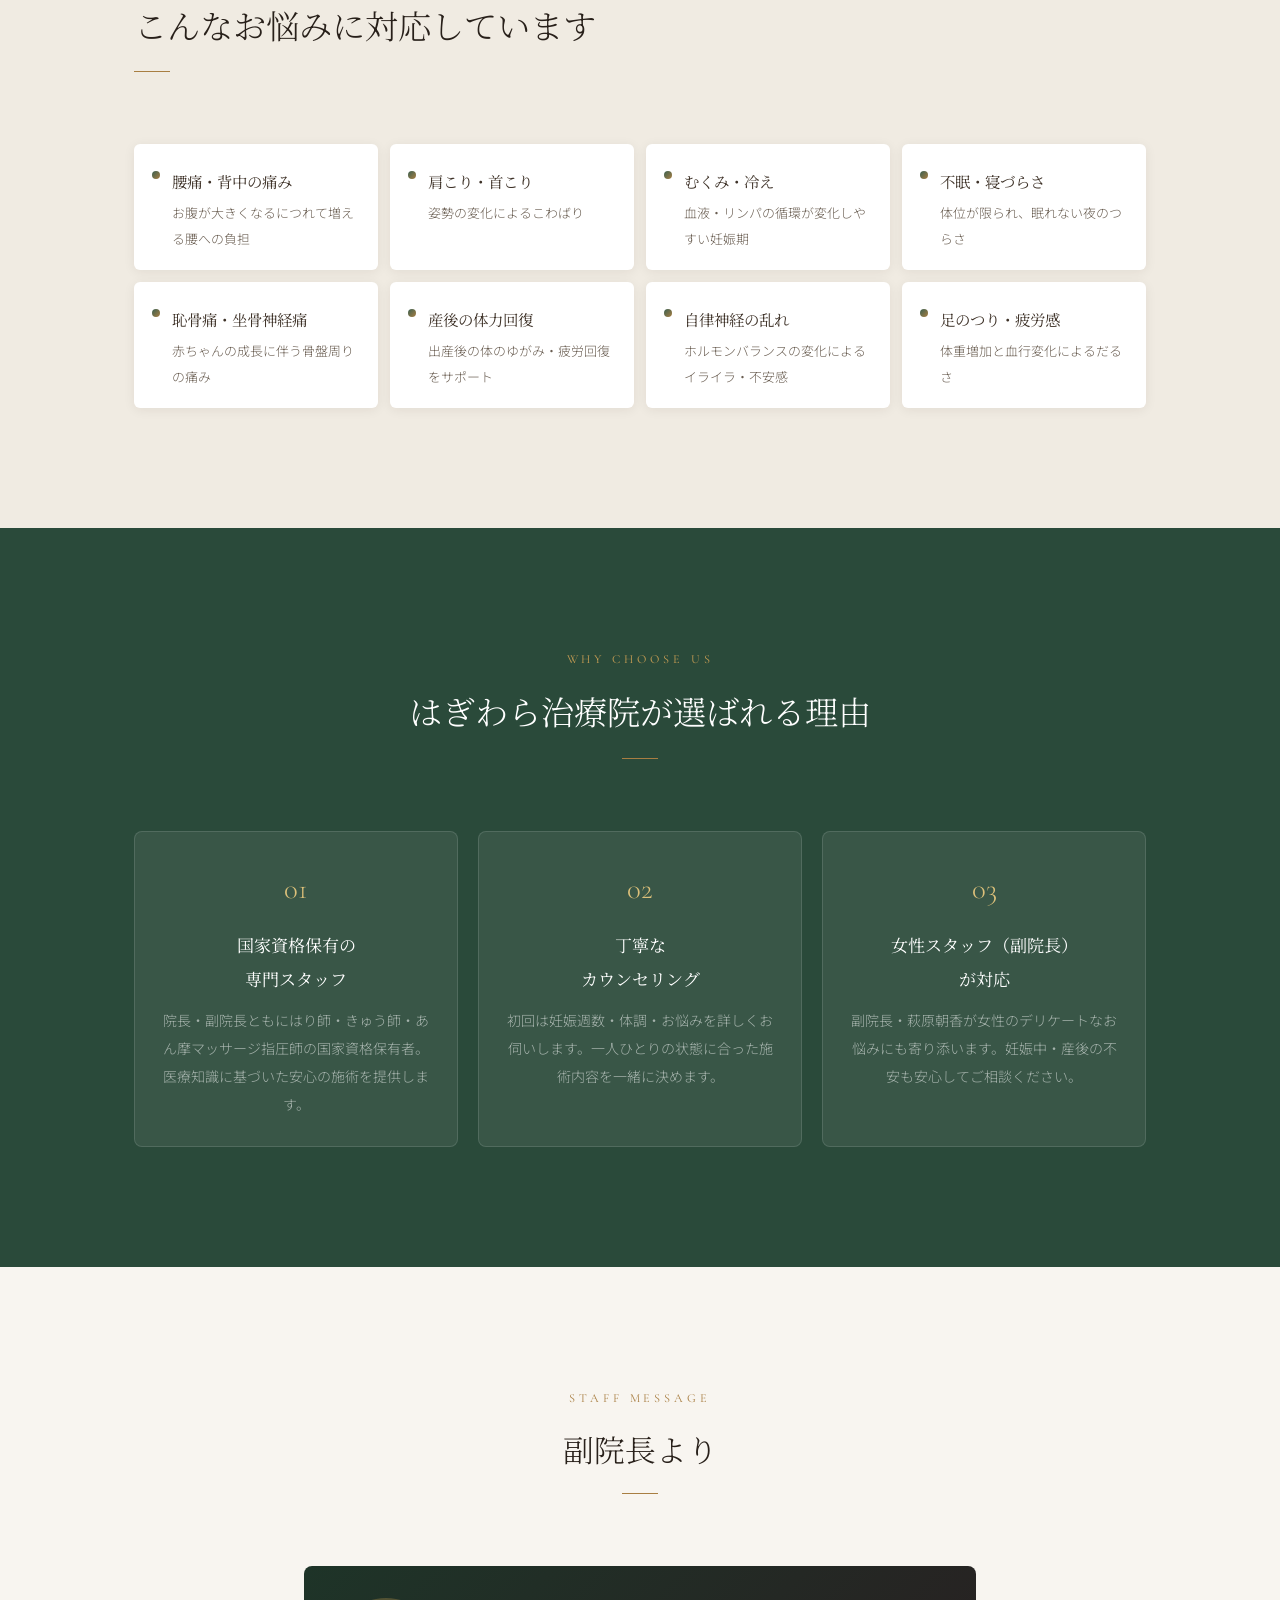
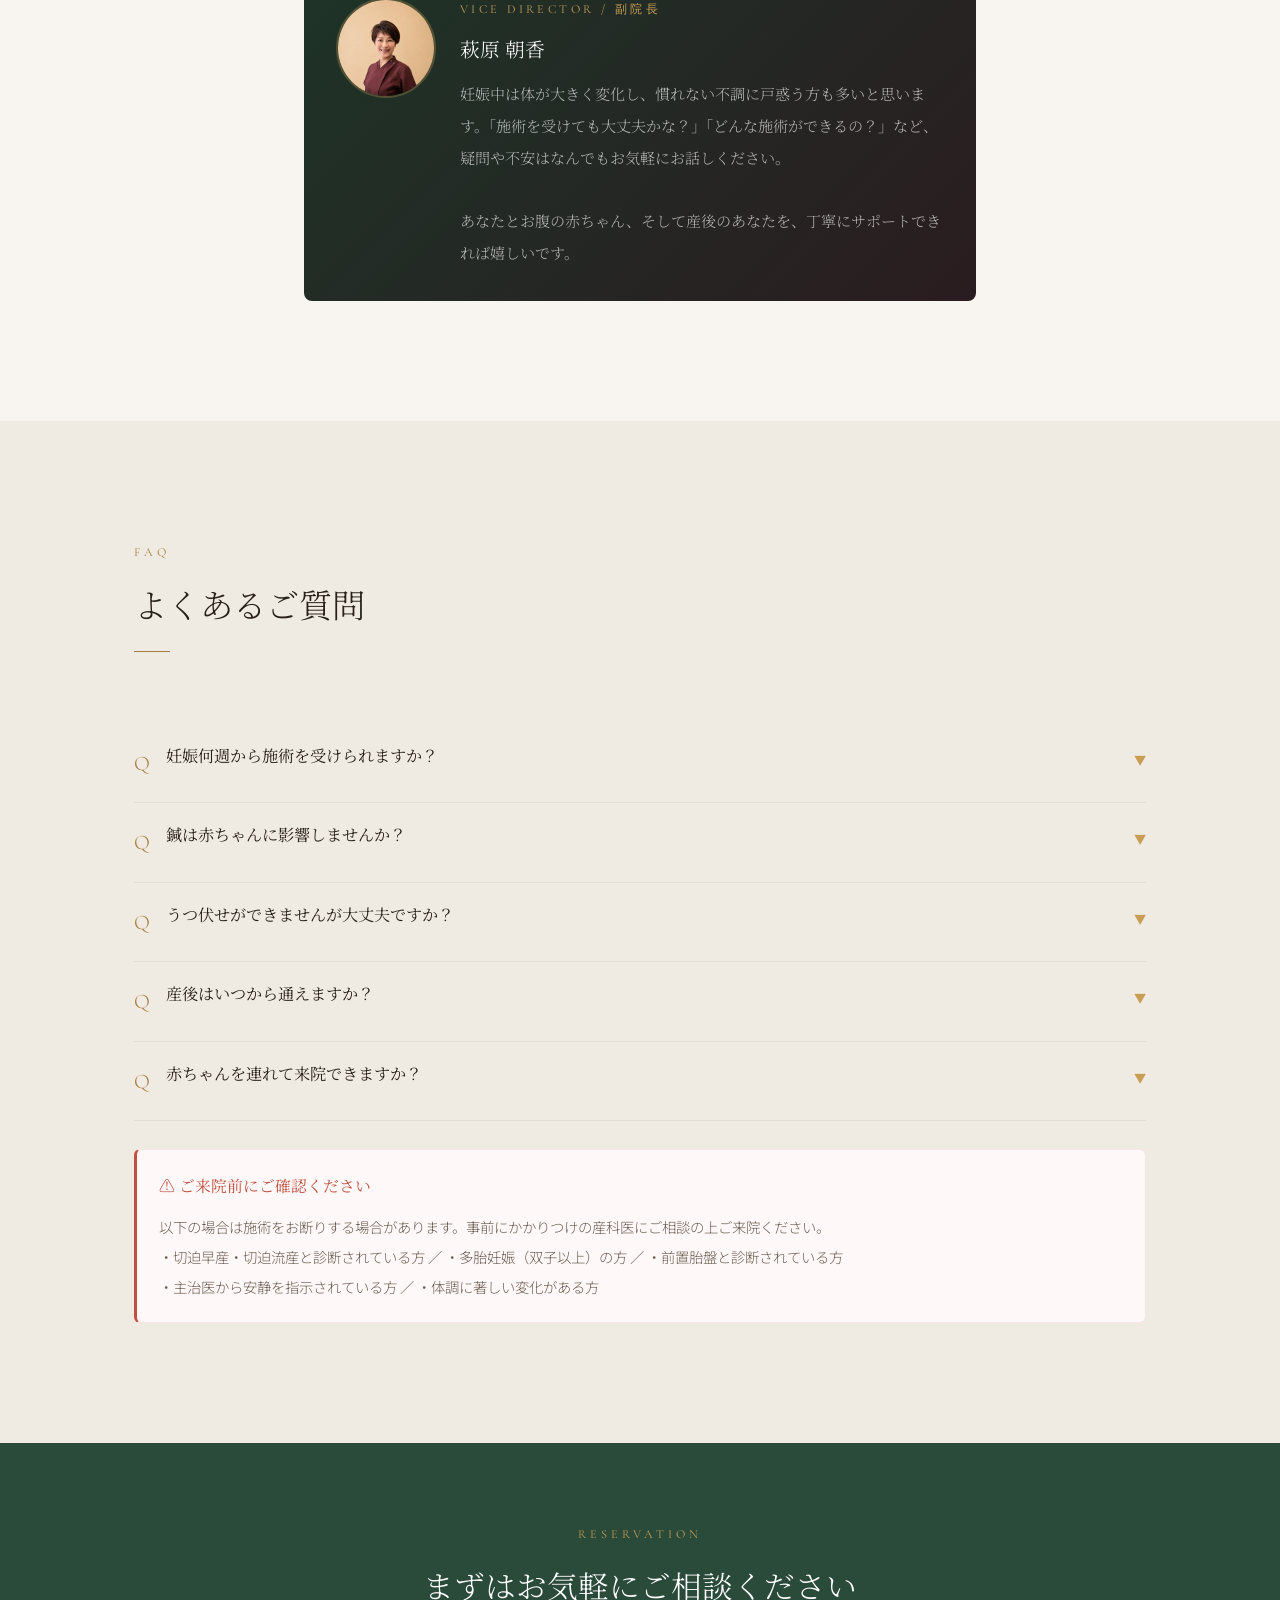
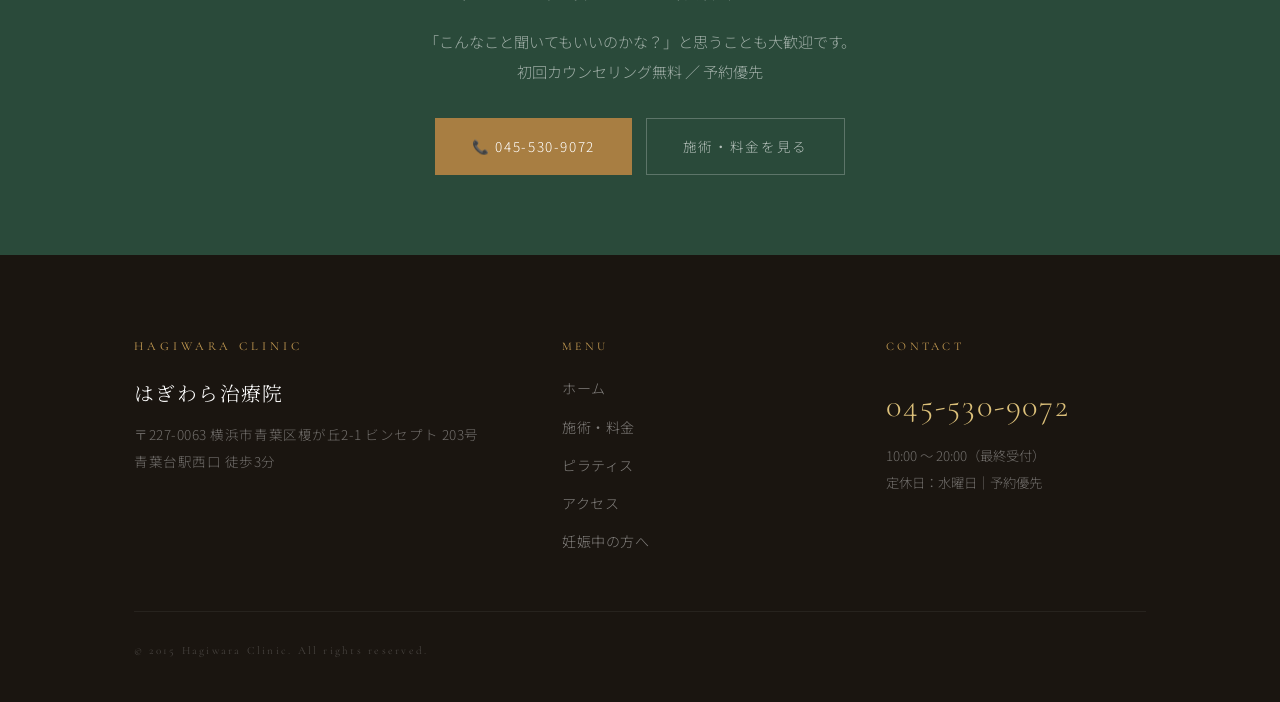
==== commit 0fec87e2: "施術者写真の更新と表示調整 - 萩原朝香の写真を新しいものに差し替え（PNG形式） - 萩原仁の写真を新しいものに差し替え - 萩原仁の写真を1.2倍ズームで上半身を強調表示  Co-Authored" ====
--- a/maternity.html
+++ b/maternity.html
@@ -301,7 +301,7 @@
     </div>
     <div class="mat-staff-box" data-reveal>
       <div class="mat-staff-photo">
-        <img src="images/hagiwara-asaka.jpg" alt="副院長 萩原朝香">
+        <img src="images/hagiwara-asaka.png" alt="副院長 萩原朝香">
       </div>
       <div class="mat-staff-info">
         <span class="mat-staff-role">Vice Director / 副院長</span>
